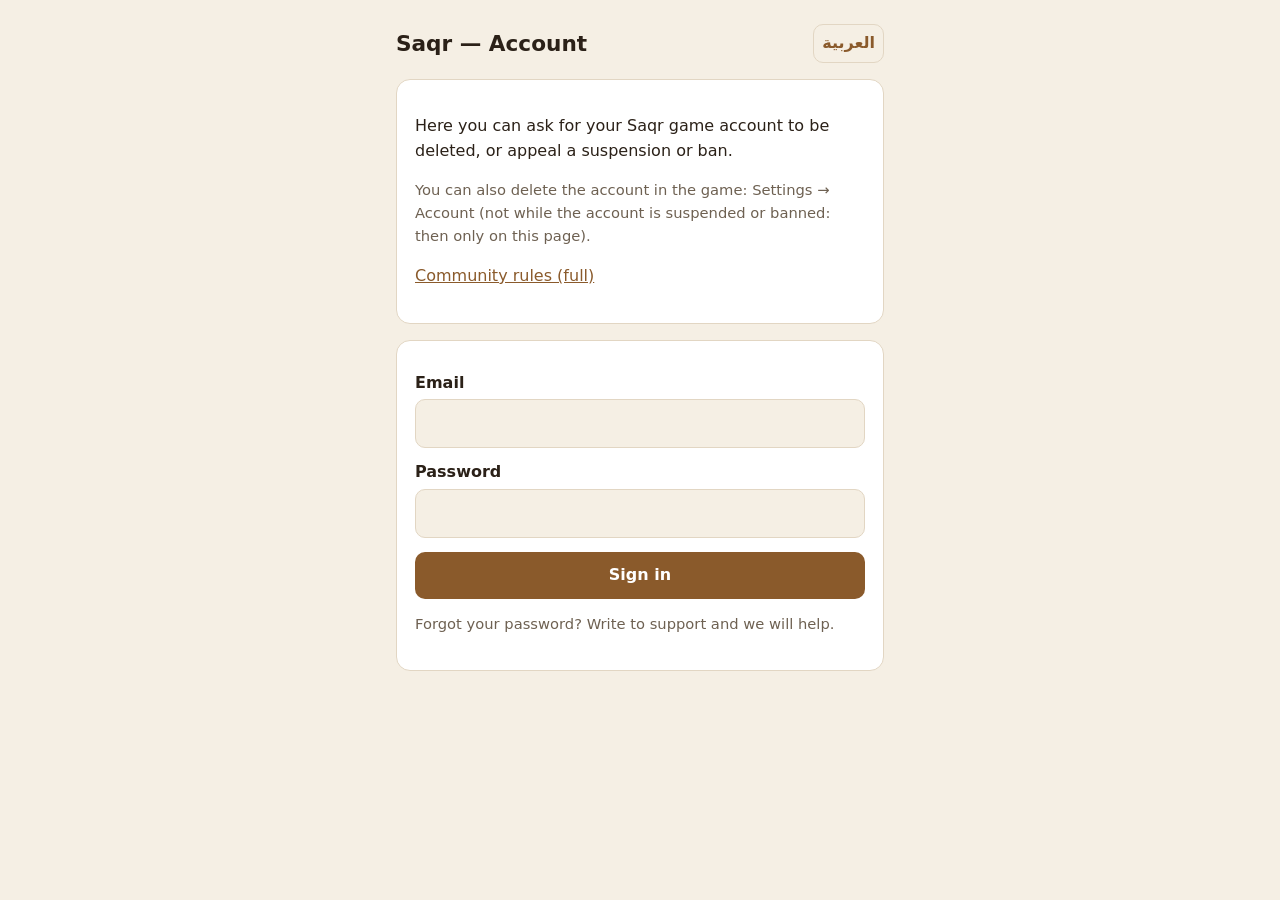
==== index.html @ adc75049 "Saqr account page (deletion, ban appeal, community rules)" ====
<!doctype html>
<html lang="ar" dir="rtl">
<head>
  <meta charset="utf-8">
  <meta name="viewport" content="width=device-width, initial-scale=1">
  <meta name="robots" content="noindex">
  <title>Saqr — Account | صقر — الحساب</title>
  <meta http-equiv="Content-Security-Policy" content="default-src 'self'; script-src 'self'; style-src 'self'; img-src 'self' data:; font-src 'self'; connect-src 'self' https://csknnbfnchdiqzgahzdg.supabase.co; object-src 'none'; base-uri 'none'; form-action 'none'">
  <meta name="referrer" content="no-referrer">
  <link rel="stylesheet" href="style.css">
</head>
<body>
<main>
  <header>
    <h1 data-t="title"></h1>
    <button class="link" id="lang" type="button"></button>
  </header>

  <section class="card">
    <p data-t="intro"></p>
    <p class="muted" data-t="inGame"></p>
    <p><a href="rules.html" id="rules-link" data-t="communityRules"></a></p>
  </section>

  <section class="card" id="signin">
    <form id="signin-form" autocomplete="on">
      <label for="email" data-t="email"></label>
      <input id="email" type="email" autocomplete="username" required>
      <label for="password" data-t="password"></label>
      <input id="password" type="password" autocomplete="current-password" required>
      <button class="primary" type="submit" id="signin-btn" data-t="signIn"></button>
    </form>
    <p class="muted" data-t="forgot"></p>
    <p class="msg" id="signin-msg" role="status"></p>
  </section>

  <section class="card" id="appeal" hidden>
    <h2 data-t="appealTitle"></h2>
    <p class="warn" id="appeal-state" role="status"></p>
    <div id="appeal-list"></div>
    <div id="appeal-form" hidden>
      <label for="appeal-text" data-t="appealLabel"></label>
      <textarea id="appeal-text" rows="5"></textarea>
      <p class="muted" id="appeal-count"></p>
      <button class="primary" type="button" id="appeal-btn" data-t="appealSend"></button>
    </div>
    <p class="msg" id="appeal-msg" role="status"></p>
  </section>

  <section class="card" id="confirm" hidden>
    <p><span data-t="signedInAs"></span> <strong id="who" dir="ltr"></strong></p>
    <h2 data-t="rulesTitle"></h2>
    <ul class="rules">
      <li data-t="rule1"></li>
      <li data-t="rule2"></li>
      <li data-t="rule3"></li>
      <li data-t="rule4"></li>
      <li data-t="rule5"></li>
      <li data-t="rule6"></li>
      <li data-t="what5"></li>
      <li class="strong" data-t="rule7"></li>
    </ul>
    <label class="tick"><input id="agree" type="checkbox"> <span data-t="agree"></span></label>
    <label for="word" id="word-label"></label>
    <input id="word" type="text" autocomplete="off">
    <button class="danger" type="button" id="delete-btn" data-t="delete" disabled></button>
    <button class="link" type="button" id="cancel-btn" data-t="cancelRequest" hidden></button>
    <p class="msg" id="confirm-msg" role="status"></p>
  </section>
</main>

<!-- config.js is NOT in git (copy config.example.js to config.js and put the project URL + PUBLISHABLE key in it). -->
<script src="config.js"></script>
<script src="app.js"></script>
</body>
</html>
---- style.css ----
/* Saqr — account deletion page styles (kept out of index.html: the page's Content-Security-Policy allows
   styles only from this site, no inline <style>). */
:root { --bg: #F5EFE4; --card: #FFFFFF; --ink: #2B2118; --muted: #6E6152; --accent: #8A5A2B; --danger: #A0392B; --ok: #2E6B1F; --line: #E2D6C3; }
@media (prefers-color-scheme: dark) {
  :root { --bg: #1C1814; --card: #27211B; --ink: #F2EADF; --muted: #B9AC9B; --accent: #D4A26A; --danger: #E06A5A; --ok: #7BC46A; --line: #3B3229; }
}
* { box-sizing: border-box; }
body { margin: 0; background: var(--bg); color: var(--ink); font: 16px/1.55 system-ui, "Segoe UI", Tahoma, "Noto Sans Arabic", sans-serif; }
main { max-width: 520px; margin: 0 auto; padding: 24px 16px 48px; }
header { display: flex; align-items: center; justify-content: space-between; gap: 12px; margin-bottom: 16px; }
h1 { font-size: 1.35rem; margin: 0; }
.card { background: var(--card); border: 1px solid var(--line); border-radius: 14px; padding: 18px; margin-bottom: 16px; }
label { display: block; font-weight: 600; margin: 12px 0 4px; }
input { width: 100%; padding: 11px 12px; border: 1px solid var(--line); border-radius: 10px; font: inherit; background: var(--bg); color: var(--ink); }
button { font: inherit; font-weight: 600; border: 0; border-radius: 10px; padding: 11px 16px; cursor: pointer; margin-top: 14px; width: 100%; }
button.primary { background: var(--accent); color: #fff; }
button.danger { background: var(--danger); color: #fff; }
button.link { background: none; color: var(--accent); width: auto; padding: 6px 8px; margin: 0; border: 1px solid var(--line); }
button:disabled { opacity: .55; cursor: default; }
.muted { color: var(--muted); font-size: .92rem; }
.msg { margin-top: 12px; font-weight: 600; }
.msg.error { color: var(--danger); }
.msg.ok { color: var(--ok); }
ul { padding-inline-start: 20px; margin: 8px 0; }
h2 { font-size: 1.1rem; margin: 14px 0 6px; }
.rules li { margin-bottom: 6px; }
.rules li.strong { font-weight: 700; color: var(--danger); }
label.tick { display: flex; gap: 10px; align-items: flex-start; font-weight: 700; margin: 16px 0 4px; }
label.tick input { width: auto; margin-top: 4px; }
textarea { width: 100%; padding: 11px 12px; border: 1px solid var(--line); border-radius: 10px; font: inherit; background: var(--bg); color: var(--ink); resize: vertical; }
.warn { font-weight: 700; color: var(--danger); }
.appeal-item { border-top: 1px solid var(--line); padding: 10px 0; }
.appeal-item p { margin: 4px 0; overflow-wrap: anywhere; }
.appeal-item p.strong { font-weight: 700; }
[hidden] { display: none !important; }
/* SC14: the community rules page (rules.html) */
.rules-list li { margin-bottom: 6px; overflow-wrap: anywhere; }
.contacts p { margin: 4px 0; overflow-wrap: anywhere; }
a { color: var(--accent); }
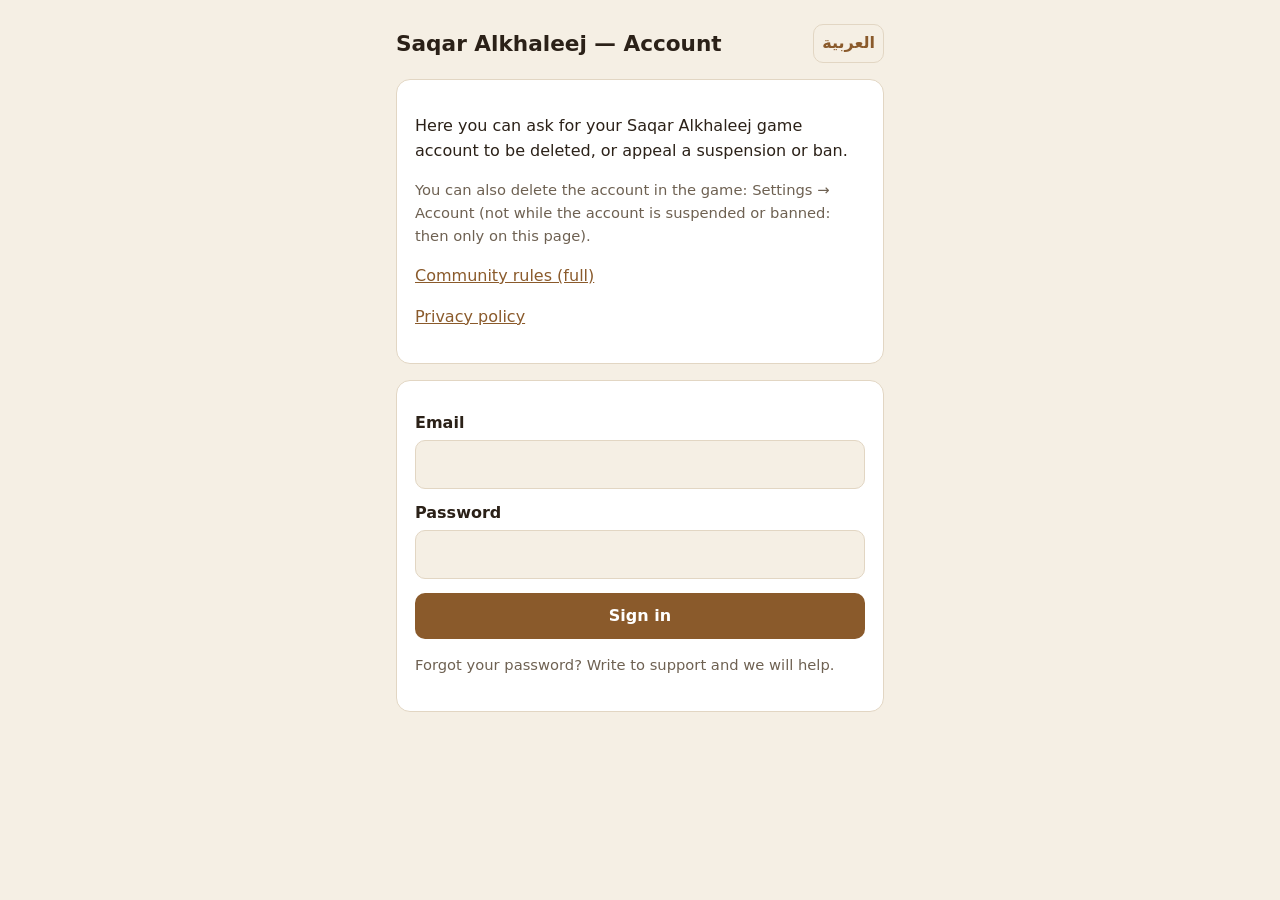
==== commit efa7885a: "Privacy policy page (ar + en); game name Saqar Alkhaleej on all pages" ====
--- a/index.html
+++ b/index.html
@@ -4,7 +4,7 @@
   <meta charset="utf-8">
   <meta name="viewport" content="width=device-width, initial-scale=1">
   <meta name="robots" content="noindex">
-  <title>Saqr — Account | صقر — الحساب</title>
+  <title>Saqar Alkhaleej — Account | صقار الخليج — الحساب</title>
   <meta http-equiv="Content-Security-Policy" content="default-src 'self'; script-src 'self'; style-src 'self'; img-src 'self' data:; font-src 'self'; connect-src 'self' https://csknnbfnchdiqzgahzdg.supabase.co; object-src 'none'; base-uri 'none'; form-action 'none'">
   <meta name="referrer" content="no-referrer">
   <link rel="stylesheet" href="style.css">
@@ -20,6 +20,7 @@
     <p data-t="intro"></p>
     <p class="muted" data-t="inGame"></p>
     <p><a href="rules.html" id="rules-link" data-t="communityRules"></a></p>
+    <p><a href="privacy.html" id="privacy-link" data-t="privacyPolicy"></a></p>
   </section>
 
   <section class="card" id="signin">
